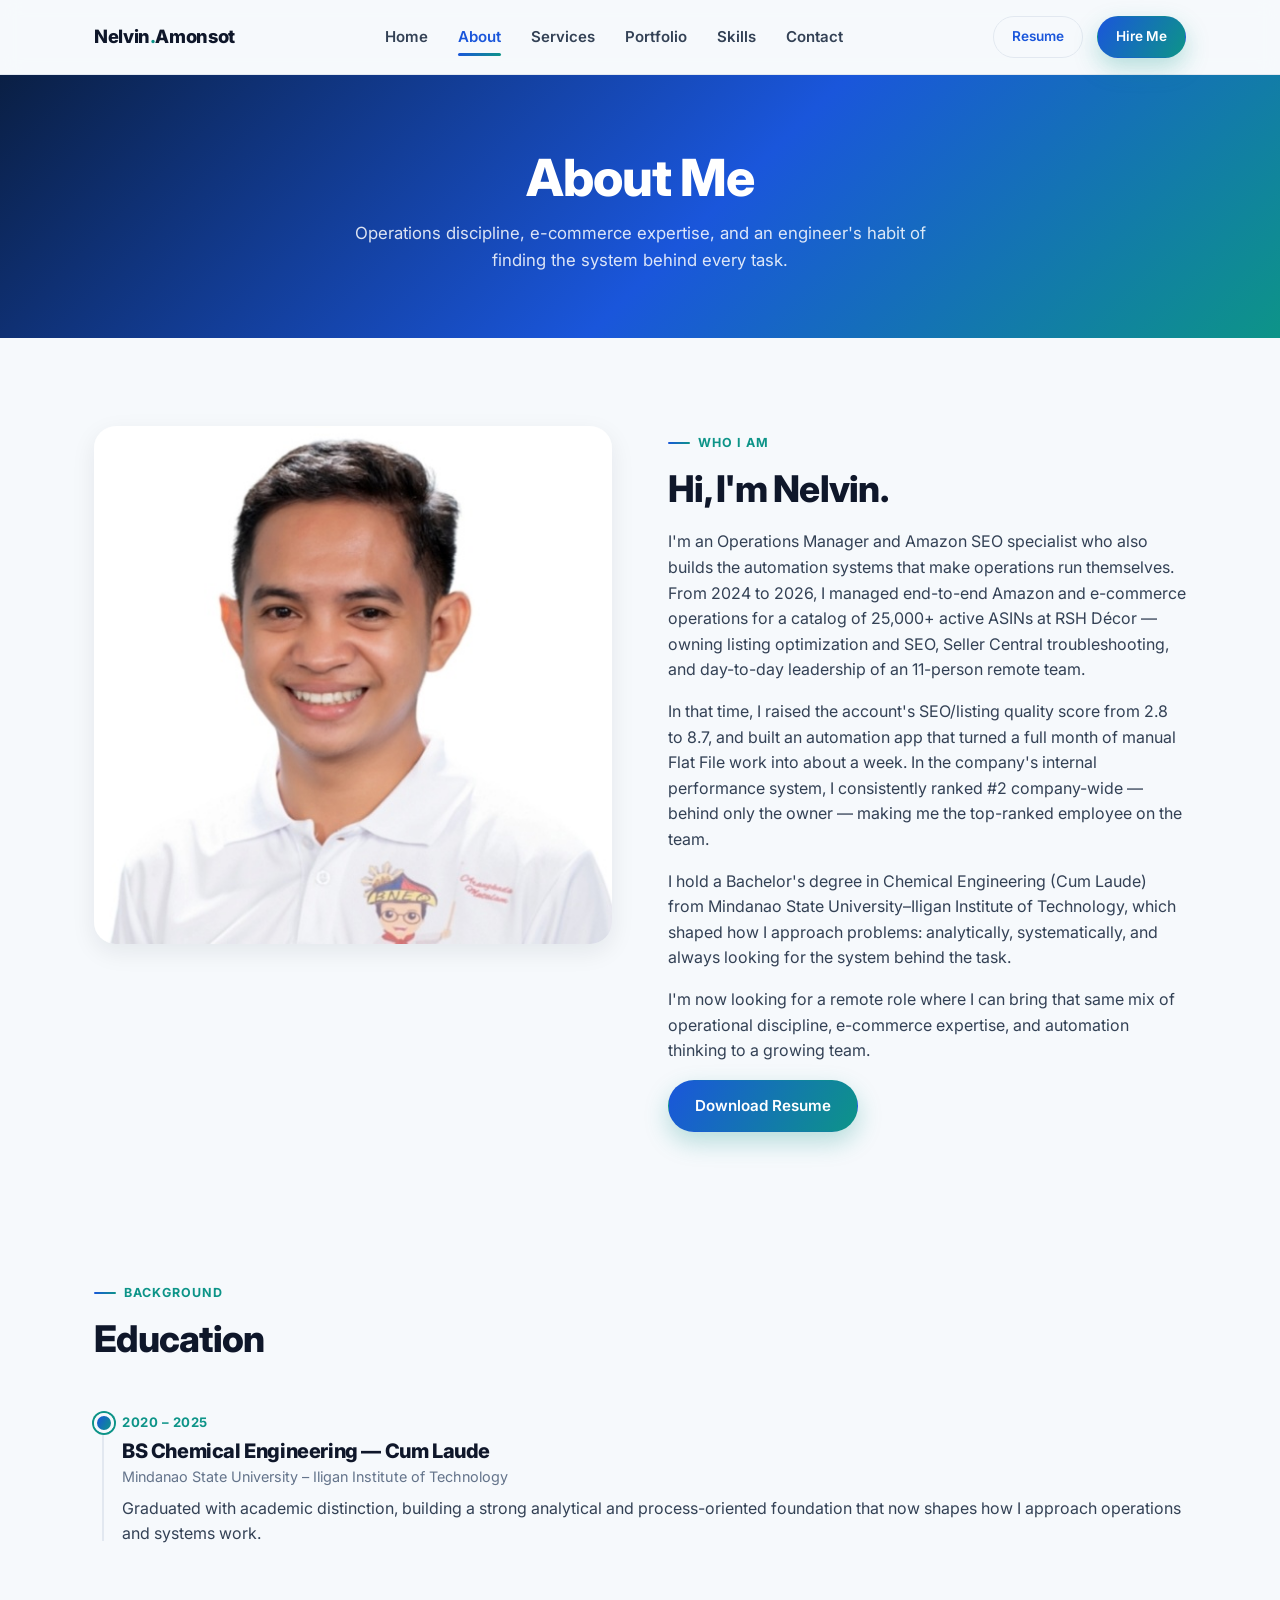
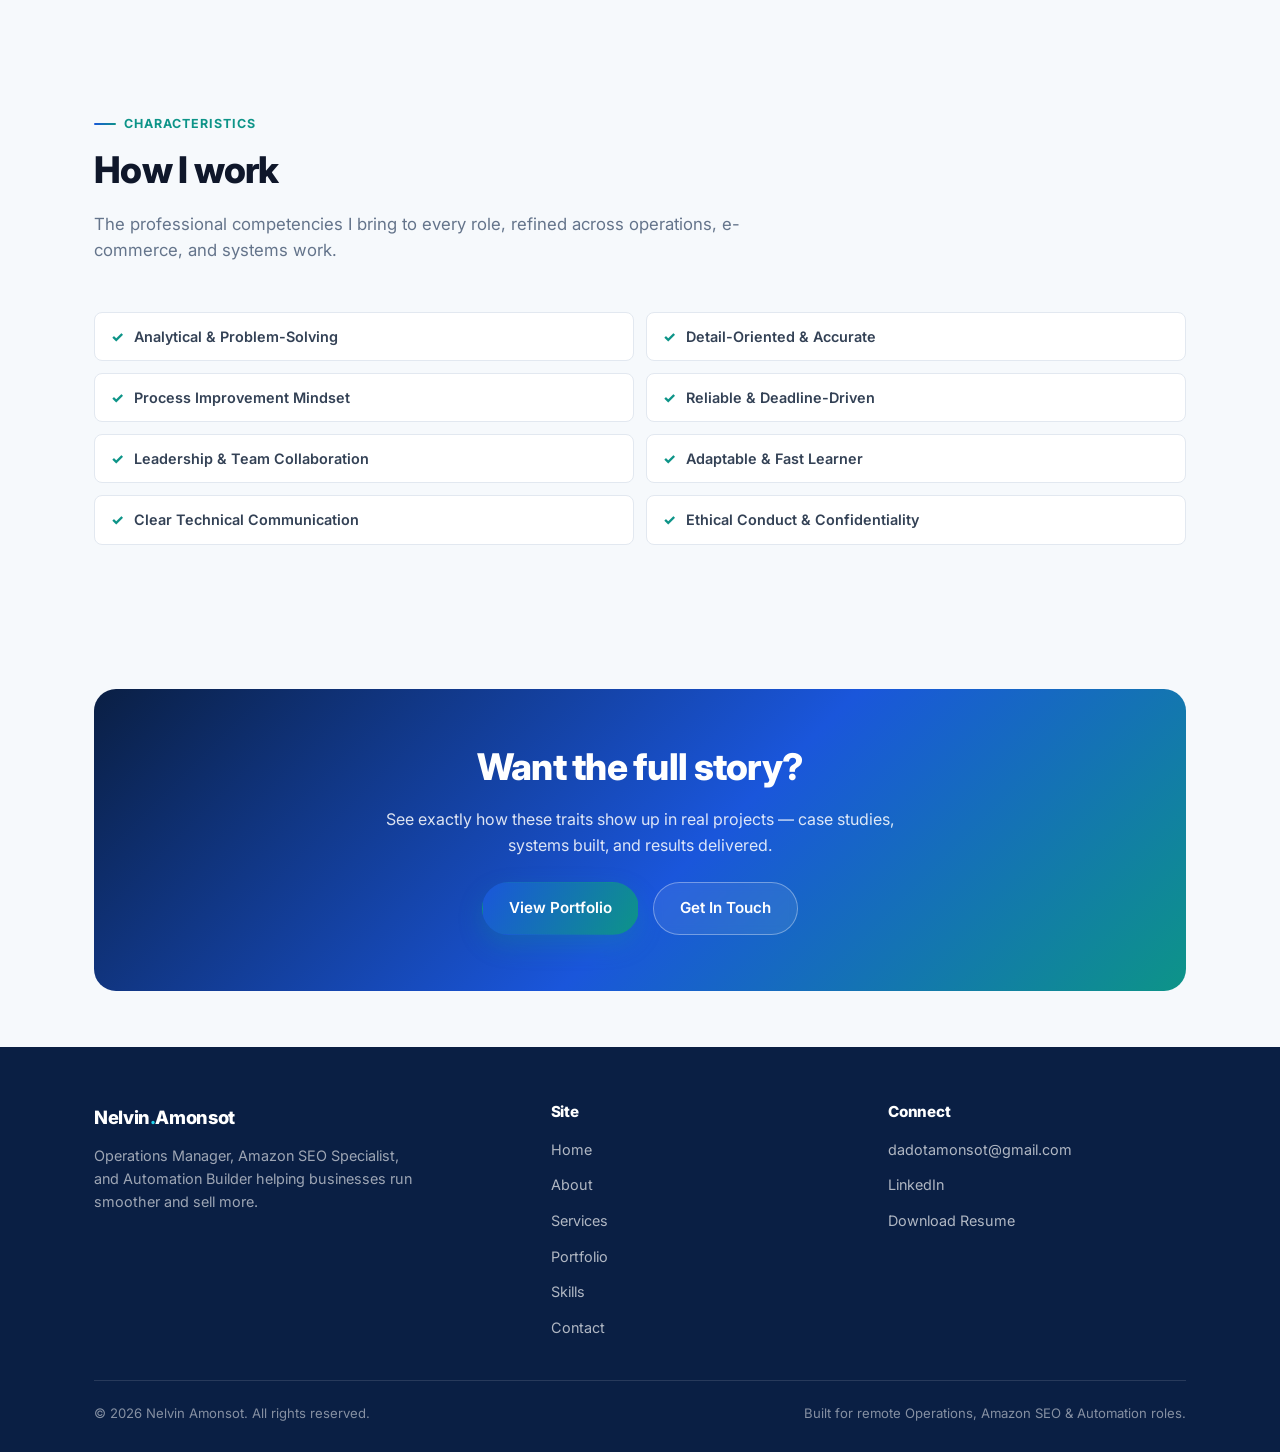
==== about.html @ 91843491 "Initial portfolio site build Multi-page portfolio site for Nelvin Amonsot (Operations Manager, Amazo" ====
<!doctype html>
<html lang="en">
<head>
<meta charset="UTF-8">
<meta name="viewport" content="width=device-width, initial-scale=1.0">
<title>About — Nelvin Amonsot</title>
<meta name="description" content="About Nelvin Amonsot — Operations Manager, Amazon SEO Specialist, and Automation Builder. Background, education, and characteristics.">
<link rel="preconnect" href="https://fonts.googleapis.com">
<link rel="preconnect" href="https://fonts.gstatic.com" crossorigin>
<link href="https://fonts.googleapis.com/css2?family=Inter:wght@400;500;600;700;800&display=swap" rel="stylesheet">
<link rel="stylesheet" href="css/style.css">
</head>
<body>

<header class="navbar">
  <div class="nav-inner">
    <a href="index.html" class="wordmark">Nelvin<span>.</span>Amonsot</a>
    <nav>
      <ul class="nav-links">
        <li><a href="index.html">Home</a></li>
        <li><a href="about.html">About</a></li>
        <li><a href="services.html">Services</a></li>
        <li><a href="portfolio.html">Portfolio</a></li>
        <li><a href="skills.html">Skills</a></li>
        <li><a href="contact.html">Contact</a></li>
      </ul>
    </nav>
    <div class="nav-cta">
      <a href="assets/Nelvin-Amonsot-Resume.pdf" class="btn btn-outline btn-sm" download>Resume</a>
      <a href="contact.html" class="btn btn-primary btn-sm">Hire Me</a>
      <button class="nav-toggle" aria-label="Toggle menu"><span></span><span></span><span></span></button>
    </div>
  </div>
</header>

<section class="page-hero">
  <div class="container">
    <h1>About Me</h1>
    <p>Operations discipline, e-commerce expertise, and an engineer's habit of finding the system behind every task.</p>
  </div>
</section>

<section>
  <div class="container split">
    <img src="assets/nelvin-headshot.jpg" alt="Nelvin Amonsot" class="about-photo reveal">
    <div class="reveal">
      <span class="eyebrow">Who I Am</span>
      <h2>Hi, I'm Nelvin.</h2>
      <p>I'm an Operations Manager and Amazon SEO specialist who also builds the automation systems that make operations run themselves. From 2024 to 2026, I managed end-to-end Amazon and e-commerce operations for a catalog of 25,000+ active ASINs at RSH Décor — owning listing optimization and SEO, Seller Central troubleshooting, and day-to-day leadership of an 11-person remote team.</p>
      <p>In that time, I raised the account's SEO/listing quality score from 2.8 to 8.7, and built an automation app that turned a full month of manual Flat File work into about a week. In the company's internal performance system, I consistently ranked #2 company-wide — behind only the owner — making me the top-ranked employee on the team.</p>
      <p>I hold a Bachelor's degree in Chemical Engineering (Cum Laude) from Mindanao State University–Iligan Institute of Technology, which shaped how I approach problems: analytically, systematically, and always looking for the system behind the task.</p>
      <p>I'm now looking for a remote role where I can bring that same mix of operational discipline, e-commerce expertise, and automation thinking to a growing team.</p>
      <a href="assets/Nelvin-Amonsot-Resume.pdf" class="btn btn-primary" download>Download Resume</a>
    </div>
  </div>
</section>

<section class="tight">
  <div class="container">
    <div class="section-head reveal">
      <span class="eyebrow">Background</span>
      <h2>Education</h2>
    </div>
    <div class="timeline reveal">
      <div class="timeline-item">
        <span class="timeline-date">2020 – 2025</span>
        <h3>BS Chemical Engineering — Cum Laude</h3>
        <p class="timeline-org">Mindanao State University – Iligan Institute of Technology</p>
        <p>Graduated with academic distinction, building a strong analytical and process-oriented foundation that now shapes how I approach operations and systems work.</p>
      </div>
    </div>
  </div>
</section>

<section>
  <div class="container">
    <div class="section-head reveal">
      <span class="eyebrow">Characteristics</span>
      <h2>How I work</h2>
      <p>The professional competencies I bring to every role, refined across operations, e-commerce, and systems work.</p>
    </div>
    <div class="competency-grid reveal">
      <div>Analytical &amp; Problem-Solving</div>
      <div>Detail-Oriented &amp; Accurate</div>
      <div>Process Improvement Mindset</div>
      <div>Reliable &amp; Deadline-Driven</div>
      <div>Leadership &amp; Team Collaboration</div>
      <div>Adaptable &amp; Fast Learner</div>
      <div>Clear Technical Communication</div>
      <div>Ethical Conduct &amp; Confidentiality</div>
    </div>
  </div>
</section>

<section class="tight">
  <div class="container">
    <div class="cta-banner reveal">
      <h2>Want the full story?</h2>
      <p>See exactly how these traits show up in real projects — case studies, systems built, and results delivered.</p>
      <div class="cta-actions">
        <a href="portfolio.html" class="btn btn-primary">View Portfolio</a>
        <a href="contact.html" class="btn btn-ghost">Get In Touch</a>
      </div>
    </div>
  </div>
</section>

<footer>
  <div class="container">
    <div class="footer-inner">
      <div class="footer-brand">
        <div class="wordmark">Nelvin<span style="color:var(--cyan)">.</span>Amonsot</div>
        <p>Operations Manager, Amazon SEO Specialist, and Automation Builder helping businesses run smoother and sell more.</p>
      </div>
      <div class="footer">
        <h4>Site</h4>
        <ul class="footer-links">
          <li><a href="index.html">Home</a></li>
          <li><a href="about.html">About</a></li>
          <li><a href="services.html">Services</a></li>
          <li><a href="portfolio.html">Portfolio</a></li>
          <li><a href="skills.html">Skills</a></li>
          <li><a href="contact.html">Contact</a></li>
        </ul>
      </div>
      <div class="footer">
        <h4>Connect</h4>
        <ul class="footer-links">
          <li><a href="mailto:dadotamonsot@gmail.com">dadotamonsot@gmail.com</a></li>
          <li><a href="https://www.linkedin.com/in/nelvin-amonsot-4b652a217/" target="_blank" rel="noopener">LinkedIn</a></li>
          <li><a href="assets/Nelvin-Amonsot-Resume.pdf" download>Download Resume</a></li>
        </ul>
      </div>
    </div>
    <div class="footer-bottom">
      <span>© 2026 Nelvin Amonsot. All rights reserved.</span>
      <span>Built for remote Operations, Amazon SEO &amp; Automation roles.</span>
    </div>
  </div>
</footer>

<script src="js/script.js"></script>
</body>
</html>
---- css/style.css ----
/* ==========================================================================
   Nelvin Amonsot — Portfolio Site
   Design system: modern tech/SaaS, blue & teal, Inter typeface
   ========================================================================== */

:root {
  /* Colors */
  --navy: #0a1f44;
  --navy-2: #0f2a5c;
  --blue: #1a56db;
  --blue-light: #3b82f6;
  --teal: #0d9488;
  --teal-light: #14b8a6;
  --cyan: #22d3ee;

  --bg: #f6f9fc;
  --bg-alt: #eef3fa;
  --white: #ffffff;
  --ink: #0f172a;
  --slate: #334155;
  --slate-light: #64748b;
  --border: #e2e8f0;

  --gradient-hero: linear-gradient(135deg, var(--navy) 0%, var(--blue) 55%, var(--teal) 100%);
  --gradient-accent: linear-gradient(120deg, var(--blue) 0%, var(--teal) 100%);

  --shadow-sm: 0 1px 2px rgba(15, 23, 42, 0.06);
  --shadow-md: 0 8px 24px rgba(15, 23, 42, 0.08);
  --shadow-lg: 0 20px 48px rgba(15, 23, 42, 0.14);

  --radius-sm: 8px;
  --radius-md: 14px;
  --radius-lg: 22px;

  --max-width: 1140px;
}

* { box-sizing: border-box; }

html { scroll-behavior: smooth; }

body {
  margin: 0;
  font-family: 'Inter', -apple-system, BlinkMacSystemFont, 'Segoe UI', Roboto, sans-serif;
  color: var(--slate);
  background: var(--bg);
  line-height: 1.6;
  -webkit-font-smoothing: antialiased;
}

img { max-width: 100%; display: block; }

a { color: inherit; text-decoration: none; }

h1, h2, h3, h4 {
  color: var(--ink);
  font-weight: 800;
  line-height: 1.2;
  margin: 0 0 0.5em;
  letter-spacing: -0.02em;
}

h1 { font-size: clamp(2.1rem, 4vw, 3.4rem); }
h2 { font-size: clamp(1.6rem, 3vw, 2.3rem); }
h3 { font-size: 1.25rem; }

p { margin: 0 0 1em; }

.container {
  max-width: var(--max-width);
  margin: 0 auto;
  padding: 0 24px;
}

section { padding: 88px 0; }
section.tight { padding: 56px 0; }

.eyebrow {
  display: inline-flex;
  align-items: center;
  gap: 8px;
  font-size: 0.78rem;
  font-weight: 700;
  letter-spacing: 0.08em;
  text-transform: uppercase;
  color: var(--teal);
  margin-bottom: 14px;
}

.eyebrow::before {
  content: '';
  width: 22px;
  height: 2px;
  background: var(--gradient-accent);
  border-radius: 2px;
}

.section-head { max-width: 680px; margin-bottom: 48px; }
.section-head p { color: var(--slate-light); font-size: 1.05rem; }
.section-head.center { margin-left: auto; margin-right: auto; text-align: center; }

/* ---------- Buttons ---------- */
.btn {
  display: inline-flex;
  align-items: center;
  justify-content: center;
  gap: 8px;
  padding: 13px 26px;
  border-radius: 999px;
  font-weight: 600;
  font-size: 0.95rem;
  border: 1px solid transparent;
  cursor: pointer;
  transition: transform 0.18s ease, box-shadow 0.18s ease, background 0.18s ease, color 0.18s ease;
  white-space: nowrap;
}

.btn-primary {
  background: var(--gradient-accent);
  color: #fff;
  box-shadow: 0 10px 24px rgba(13, 148, 136, 0.28);
}
.btn-primary:hover { transform: translateY(-2px); box-shadow: 0 14px 30px rgba(13, 148, 136, 0.36); }

.btn-ghost {
  background: rgba(255, 255, 255, 0.08);
  color: #fff;
  border-color: rgba(255, 255, 255, 0.35);
  backdrop-filter: blur(4px);
}
.btn-ghost:hover { background: rgba(255, 255, 255, 0.18); transform: translateY(-2px); }

.btn-outline {
  background: transparent;
  color: var(--blue);
  border-color: var(--border);
}
.btn-outline:hover { border-color: var(--blue); background: var(--bg-alt); transform: translateY(-2px); }

.btn-sm { padding: 9px 18px; font-size: 0.85rem; }

/* ---------- Navbar ---------- */
.navbar {
  position: sticky;
  top: 0;
  z-index: 100;
  background: rgba(246, 249, 252, 0.85);
  backdrop-filter: blur(10px);
  border-bottom: 1px solid var(--border);
}

.nav-inner {
  max-width: var(--max-width);
  margin: 0 auto;
  padding: 16px 24px;
  display: flex;
  align-items: center;
  justify-content: space-between;
}

.wordmark {
  font-weight: 800;
  font-size: 1.15rem;
  color: var(--ink);
  letter-spacing: -0.02em;
}
.wordmark span { color: var(--teal); }

.nav-links {
  display: flex;
  align-items: center;
  gap: 30px;
  list-style: none;
  margin: 0;
  padding: 0;
}

.nav-links a {
  font-size: 0.94rem;
  font-weight: 600;
  color: var(--slate);
  position: relative;
  padding: 4px 0;
  transition: color 0.15s ease;
}
.nav-links a:hover { color: var(--blue); }
.nav-links a.active { color: var(--blue); }
.nav-links a.active::after {
  content: '';
  position: absolute;
  left: 0; right: 0; bottom: -6px;
  height: 3px;
  border-radius: 2px;
  background: var(--gradient-accent);
}

.nav-cta { display: flex; align-items: center; gap: 14px; }

.nav-toggle {
  display: none;
  flex-direction: column;
  gap: 5px;
  background: none;
  border: none;
  cursor: pointer;
  padding: 6px;
}
.nav-toggle span { width: 24px; height: 2px; background: var(--ink); border-radius: 2px; }

/* ---------- Hero ---------- */
.hero {
  background: var(--gradient-hero);
  color: #fff;
  position: relative;
  overflow: hidden;
  padding: 96px 0 110px;
}
.hero::before {
  content: '';
  position: absolute;
  inset: 0;
  background-image:
    radial-gradient(circle at 15% 20%, rgba(255,255,255,0.10) 0, transparent 40%),
    radial-gradient(circle at 85% 80%, rgba(34,211,238,0.25) 0, transparent 45%);
  pointer-events: none;
}
.hero-inner {
  position: relative;
  display: grid;
  grid-template-columns: 1.15fr 0.85fr;
  gap: 56px;
  align-items: center;
}
.hero-eyebrow {
  display: inline-block;
  font-size: 0.78rem;
  font-weight: 700;
  letter-spacing: 0.08em;
  text-transform: uppercase;
  color: var(--cyan);
  background: rgba(255,255,255,0.08);
  border: 1px solid rgba(255,255,255,0.2);
  padding: 6px 14px;
  border-radius: 999px;
  margin-bottom: 22px;
}
.hero h1 { color: #fff; margin-bottom: 20px; }
.hero h1 .accent { background: linear-gradient(120deg, var(--cyan), #a7f3d0); -webkit-background-clip: text; background-clip: text; color: transparent; }
.hero-sub { font-size: 1.15rem; color: rgba(255,255,255,0.86); max-width: 540px; margin-bottom: 32px; }
.hero-actions { display: flex; gap: 14px; flex-wrap: wrap; margin-bottom: 40px; }

.hero-photo-wrap {
  position: relative;
  justify-self: center;
}
.hero-photo {
  width: 300px;
  height: 300px;
  border-radius: 28px;
  object-fit: cover;
  box-shadow: var(--shadow-lg);
  border: 4px solid rgba(255,255,255,0.25);
}
.hero-badge {
  position: absolute;
  bottom: -18px;
  left: -18px;
  background: #fff;
  color: var(--ink);
  padding: 12px 18px;
  border-radius: var(--radius-md);
  box-shadow: var(--shadow-lg);
  font-size: 0.85rem;
  font-weight: 700;
  display: flex;
  align-items: center;
  gap: 10px;
}
.hero-badge .dot { width: 10px; height: 10px; border-radius: 50%; background: var(--teal); box-shadow: 0 0 0 4px rgba(13,148,136,0.18); }

.hero-stats {
  display: flex;
  gap: 36px;
  flex-wrap: wrap;
}
.hero-stat strong { display: block; font-size: 1.7rem; color: #fff; font-weight: 800; }
.hero-stat span { font-size: 0.85rem; color: rgba(255,255,255,0.75); }

/* ---------- Pillars / cards ---------- */
.pillars-grid, .services-grid {
  display: grid;
  grid-template-columns: repeat(3, 1fr);
  gap: 24px;
}

.card {
  background: #fff;
  border: 1px solid var(--border);
  border-radius: var(--radius-lg);
  padding: 32px;
  box-shadow: var(--shadow-sm);
  transition: transform 0.2s ease, box-shadow 0.2s ease, border-color 0.2s ease;
}
.card:hover { transform: translateY(-4px); box-shadow: var(--shadow-md); border-color: transparent; }

.card-icon {
  width: 52px;
  height: 52px;
  border-radius: 14px;
  display: flex;
  align-items: center;
  justify-content: center;
  background: var(--gradient-accent);
  color: #fff;
  margin-bottom: 20px;
  font-size: 1.4rem;
}

.card ul { margin: 14px 0 0; padding-left: 20px; color: var(--slate-light); font-size: 0.94rem; }
.card ul li { margin-bottom: 6px; }

.card-link { display: inline-flex; align-items: center; gap: 6px; margin-top: 16px; font-weight: 700; color: var(--blue); font-size: 0.9rem; }
.card-link:hover { color: var(--teal); }

/* ---------- Stats strip ---------- */
.stats-strip {
  background: var(--navy);
  color: #fff;
  border-radius: var(--radius-lg);
  padding: 40px;
  display: grid;
  grid-template-columns: repeat(4, 1fr);
  gap: 24px;
  text-align: center;
}
.stats-strip .stat strong { display: block; font-size: 2rem; font-weight: 800; background: linear-gradient(120deg, var(--cyan), #a7f3d0); -webkit-background-clip: text; background-clip: text; color: transparent; }
.stats-strip .stat span { font-size: 0.85rem; color: rgba(255,255,255,0.72); }

/* ---------- Case study cards ---------- */
.case-grid { display: grid; grid-template-columns: repeat(3, 1fr); gap: 24px; }
.case-card {
  background: #fff;
  border: 1px solid var(--border);
  border-radius: var(--radius-lg);
  overflow: hidden;
  box-shadow: var(--shadow-sm);
  transition: transform 0.2s ease, box-shadow 0.2s ease;
  display: flex;
  flex-direction: column;
}
.case-card:hover { transform: translateY(-4px); box-shadow: var(--shadow-md); }
.case-card-top { padding: 26px 28px 0; }
.case-tag {
  display: inline-block;
  font-size: 0.72rem;
  font-weight: 700;
  letter-spacing: 0.05em;
  text-transform: uppercase;
  color: var(--teal);
  background: rgba(13,148,136,0.1);
  padding: 4px 10px;
  border-radius: 999px;
  margin-bottom: 12px;
}
.case-card-body { padding: 0 28px 28px; flex: 1; display: flex; flex-direction: column; }
.case-result {
  margin-top: auto;
  padding-top: 18px;
  border-top: 1px dashed var(--border);
  font-size: 0.92rem;
  font-weight: 700;
  color: var(--navy);
}
.case-result .num { color: var(--teal); font-size: 1.4rem; font-weight: 800; display: block; }

/* ---------- Recognition ---------- */
.recognition {
  background: var(--gradient-accent);
  border-radius: var(--radius-lg);
  padding: 44px;
  color: #fff;
  display: grid;
  grid-template-columns: 1fr 1fr;
  gap: 40px;
  align-items: center;
}
.recognition h2 { color: #fff; }
.recognition p { color: rgba(255,255,255,0.9); }
.recognition-list { list-style: none; margin: 0; padding: 0; display: flex; flex-direction: column; gap: 14px; }
.recognition-list li {
  background: rgba(255,255,255,0.12);
  border: 1px solid rgba(255,255,255,0.25);
  border-radius: var(--radius-md);
  padding: 14px 18px;
  font-size: 0.95rem;
  font-weight: 600;
  display: flex;
  gap: 12px;
  align-items: flex-start;
}
.recognition-list li .ico { font-size: 1.1rem; }

/* ---------- Timeline / experience ---------- */
.timeline { position: relative; padding-left: 28px; }
.timeline::before { content: ''; position: absolute; left: 8px; top: 6px; bottom: 6px; width: 2px; background: var(--border); }
.timeline-item { position: relative; padding-bottom: 34px; }
.timeline-item:last-child { padding-bottom: 0; }
.timeline-item::before {
  content: '';
  position: absolute;
  left: -28px;
  top: 4px;
  width: 14px; height: 14px;
  border-radius: 50%;
  background: var(--gradient-accent);
  border: 3px solid var(--bg);
  box-shadow: 0 0 0 2px var(--teal);
}
.timeline-date { font-size: 0.82rem; font-weight: 700; color: var(--teal); text-transform: uppercase; letter-spacing: 0.04em; }
.timeline-item h3 { margin: 4px 0 2px; }
.timeline-org { color: var(--slate-light); font-size: 0.9rem; margin-bottom: 8px; }

/* ---------- Skills ---------- */
.skills-grid { display: grid; grid-template-columns: repeat(2, 1fr); gap: 22px; }
.skill-group {
  background: #fff;
  border: 1px solid var(--border);
  border-radius: var(--radius-lg);
  padding: 28px;
}
.skill-group h3 { display: flex; align-items: center; gap: 10px; }
.skill-group h3 .dot { width: 10px; height: 10px; border-radius: 50%; background: var(--gradient-accent); }
.tag-list { display: flex; flex-wrap: wrap; gap: 8px; margin-top: 14px; }
.tag {
  background: var(--bg-alt);
  border: 1px solid var(--border);
  color: var(--slate);
  padding: 7px 14px;
  border-radius: 999px;
  font-size: 0.85rem;
  font-weight: 600;
}

/* ---------- Two column layout ---------- */
.split { display: grid; grid-template-columns: 1fr 1fr; gap: 56px; align-items: start; }
.split.reverse { grid-template-columns: 1fr 1fr; }

.about-photo {
  width: 100%;
  border-radius: var(--radius-lg);
  box-shadow: var(--shadow-md);
}

.competency-grid { display: grid; grid-template-columns: repeat(2, 1fr); gap: 12px; margin-top: 18px; }
.competency-grid div {
  background: #fff;
  border: 1px solid var(--border);
  border-radius: var(--radius-sm);
  padding: 12px 16px;
  font-size: 0.9rem;
  font-weight: 600;
  display: flex;
  align-items: center;
  gap: 10px;
}
.competency-grid div::before { content: '✓'; color: var(--teal); font-weight: 800; }

/* ---------- Testimonial / references ---------- */
.ref-grid { display: grid; grid-template-columns: repeat(2, 1fr); gap: 24px; }
.ref-card {
  background: #fff;
  border: 1px solid var(--border);
  border-radius: var(--radius-lg);
  padding: 26px;
}
.ref-card .initials {
  width: 46px; height: 46px;
  border-radius: 50%;
  background: var(--gradient-accent);
  color: #fff;
  display: flex; align-items: center; justify-content: center;
  font-weight: 700;
  margin-bottom: 14px;
}

/* ---------- CTA banner ---------- */
.cta-banner {
  background: var(--gradient-hero);
  border-radius: var(--radius-lg);
  padding: 56px;
  text-align: center;
  color: #fff;
  position: relative;
  overflow: hidden;
}
.cta-banner h2 { color: #fff; }
.cta-banner p { color: rgba(255,255,255,0.85); max-width: 520px; margin-left: auto; margin-right: auto; }
.cta-actions { display: flex; gap: 14px; justify-content: center; flex-wrap: wrap; margin-top: 24px; }

/* ---------- Contact page ---------- */
.contact-grid { display: grid; grid-template-columns: 1fr 1fr; gap: 40px; }
.contact-card {
  background: #fff;
  border: 1px solid var(--border);
  border-radius: var(--radius-lg);
  padding: 32px;
  display: flex;
  align-items: center;
  gap: 18px;
  transition: transform 0.2s ease, box-shadow 0.2s ease;
}
.contact-card:hover { transform: translateY(-4px); box-shadow: var(--shadow-md); }
.contact-icon {
  width: 50px; height: 50px;
  border-radius: 14px;
  background: var(--gradient-accent);
  color: #fff;
  display: flex; align-items: center; justify-content: center;
  font-size: 1.3rem;
  flex-shrink: 0;
}
.contact-card h3 { margin-bottom: 2px; }
.contact-card p { margin: 0; color: var(--slate-light); font-size: 0.9rem; }

/* ---------- Footer ---------- */
footer {
  background: var(--navy);
  color: rgba(255,255,255,0.75);
  padding: 56px 0 28px;
}
.footer-inner { display: grid; grid-template-columns: 1.4fr 1fr 1fr; gap: 40px; margin-bottom: 40px; }
.footer-brand .wordmark { color: #fff; }
.footer-brand p { color: rgba(255,255,255,0.6); max-width: 320px; margin-top: 12px; font-size: 0.9rem; }
.footer h4 { color: #fff; font-size: 0.95rem; margin-bottom: 16px; }
.footer-links { list-style: none; padding: 0; margin: 0; display: flex; flex-direction: column; gap: 10px; }
.footer-links a { font-size: 0.9rem; color: rgba(255,255,255,0.68); transition: color 0.15s ease; }
.footer-links a:hover { color: var(--cyan); }
.footer-bottom {
  border-top: 1px solid rgba(255,255,255,0.12);
  padding-top: 22px;
  display: flex;
  justify-content: space-between;
  flex-wrap: wrap;
  gap: 12px;
  font-size: 0.82rem;
  color: rgba(255,255,255,0.5);
}

/* ---------- Page hero (inner pages) ---------- */
.page-hero {
  background: var(--gradient-hero);
  color: #fff;
  padding: 72px 0 64px;
  text-align: center;
}
.page-hero h1 { color: #fff; margin-bottom: 12px; }
.page-hero p { color: rgba(255,255,255,0.85); max-width: 600px; margin: 0 auto; font-size: 1.05rem; }

/* ---------- Reveal animation ---------- */
.reveal { opacity: 0; transform: translateY(18px); transition: opacity 0.6s ease, transform 0.6s ease; }
.reveal.in { opacity: 1; transform: translateY(0); }

/* ---------- Responsive ---------- */
@media (max-width: 960px) {
  .hero-inner { grid-template-columns: 1fr; text-align: center; }
  .hero-actions { justify-content: center; }
  .hero-stats { justify-content: center; }
  .hero-photo-wrap { justify-self: center; margin-top: 12px; }
  .pillars-grid, .services-grid, .case-grid { grid-template-columns: 1fr; }
  .stats-strip { grid-template-columns: repeat(2, 1fr); }
  .split, .split.reverse { grid-template-columns: 1fr; }
  .skills-grid { grid-template-columns: 1fr; }
  .competency-grid { grid-template-columns: 1fr; }
  .ref-grid { grid-template-columns: 1fr; }
  .contact-grid { grid-template-columns: 1fr; }
  .recognition { grid-template-columns: 1fr; }
  .footer-inner { grid-template-columns: 1fr; }
}

@media (max-width: 760px) {
  .nav-links { display: none; }
  .nav-toggle { display: flex; }
  .nav-links.mobile-open {
    display: flex;
    flex-direction: column;
    position: absolute;
    top: 100%;
    left: 0; right: 0;
    background: #fff;
    padding: 20px 24px;
    border-bottom: 1px solid var(--border);
    box-shadow: var(--shadow-md);
    gap: 16px;
  }
  section { padding: 60px 0; }
  .stats-strip { grid-template-columns: 1fr 1fr; padding: 28px; }
}
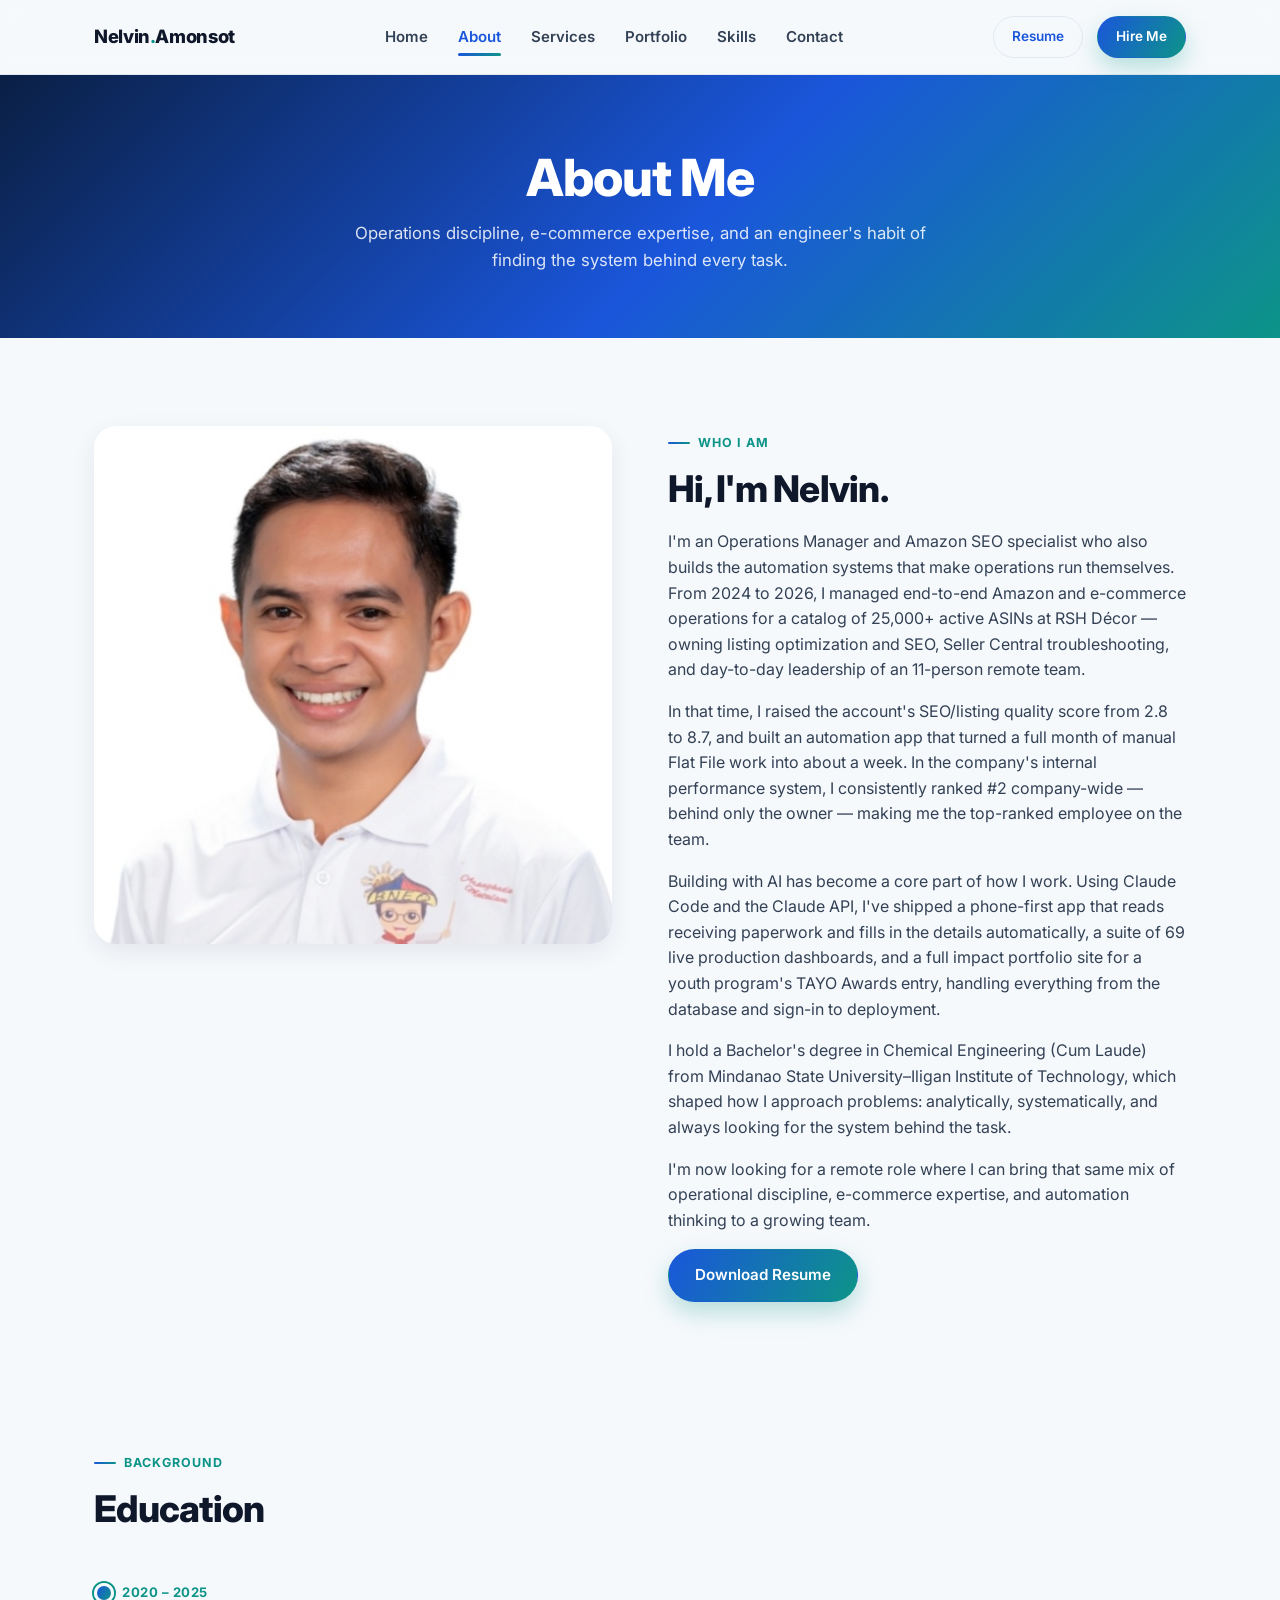
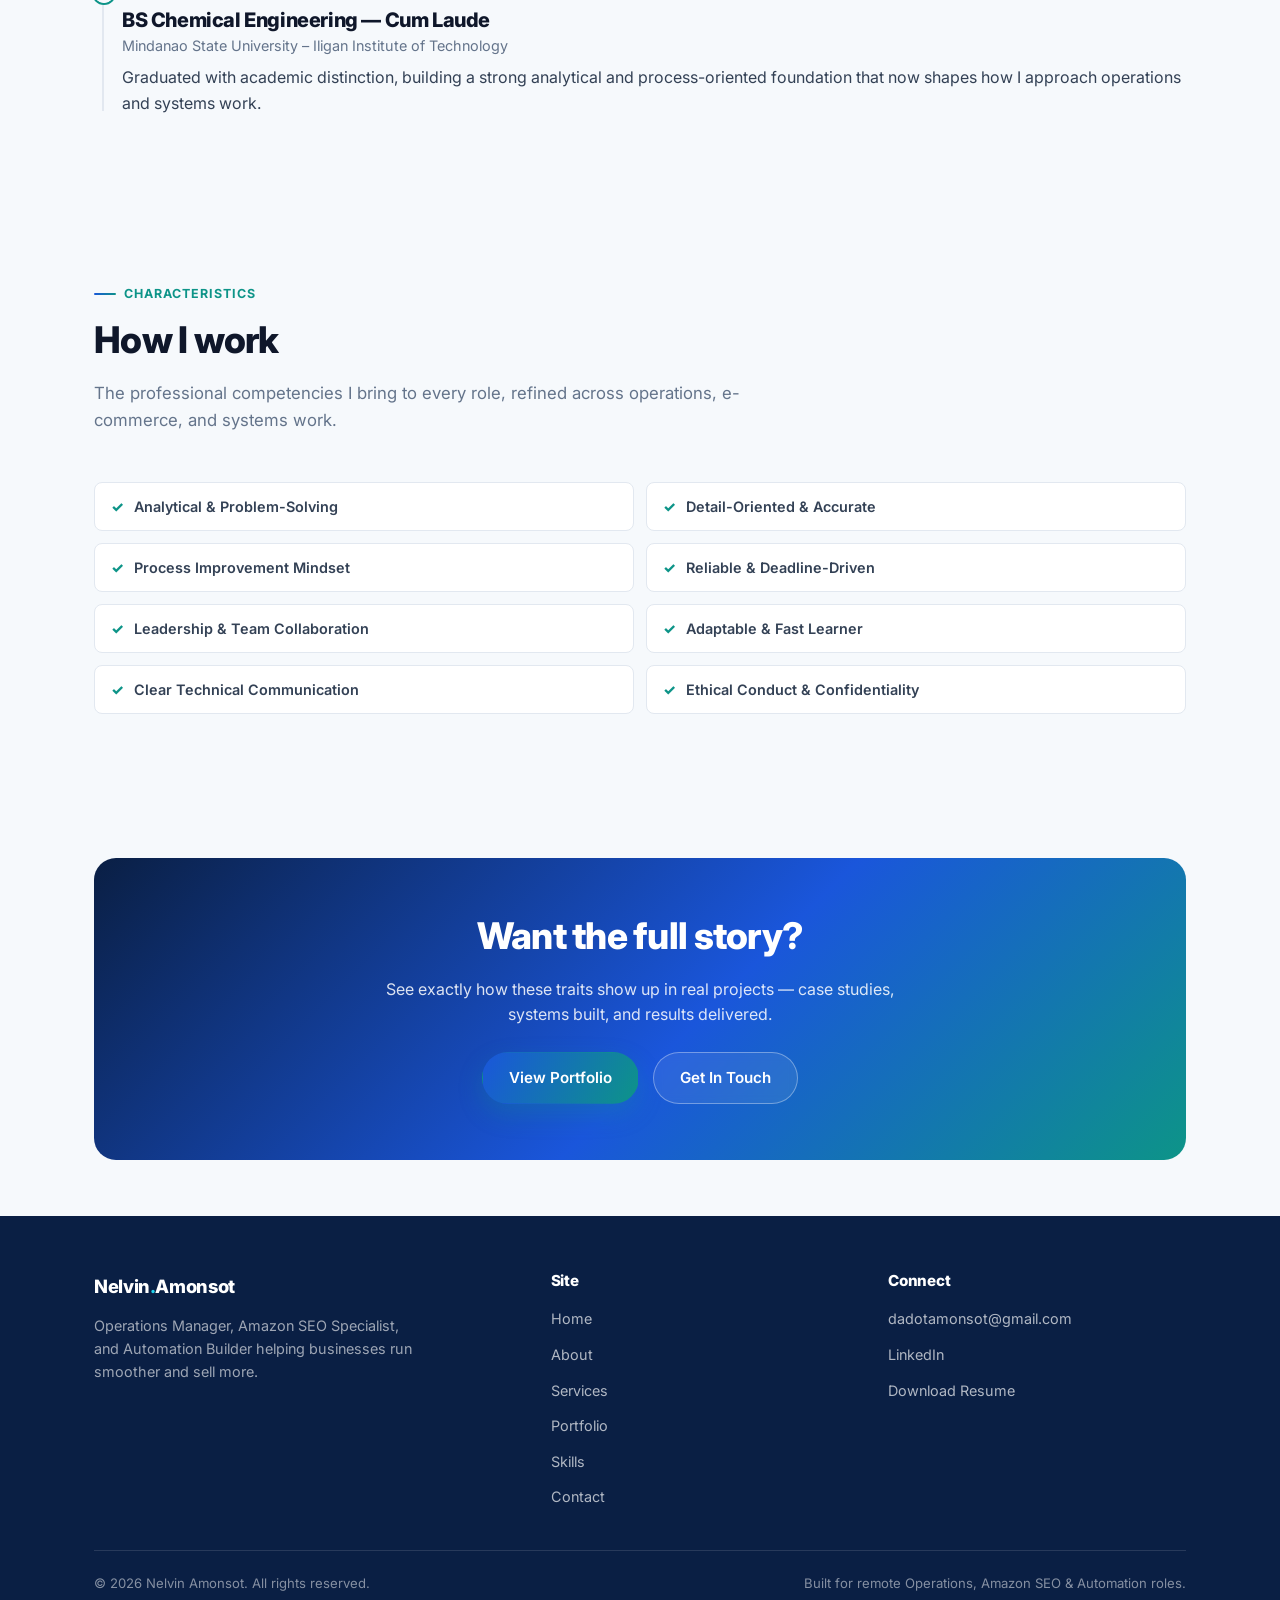
==== commit 67fcbc79: "Add AI, Claude and web-dev projects and skills New case studies: Receiving Digitizer with AI auto-fi" ====
--- a/about.html
+++ b/about.html
@@ -48,6 +48,7 @@
       <h2>Hi, I'm Nelvin.</h2>
       <p>I'm an Operations Manager and Amazon SEO specialist who also builds the automation systems that make operations run themselves. From 2024 to 2026, I managed end-to-end Amazon and e-commerce operations for a catalog of 25,000+ active ASINs at RSH Décor — owning listing optimization and SEO, Seller Central troubleshooting, and day-to-day leadership of an 11-person remote team.</p>
       <p>In that time, I raised the account's SEO/listing quality score from 2.8 to 8.7, and built an automation app that turned a full month of manual Flat File work into about a week. In the company's internal performance system, I consistently ranked #2 company-wide — behind only the owner — making me the top-ranked employee on the team.</p>
+      <p>Building with AI has become a core part of how I work. Using Claude Code and the Claude API, I've shipped a phone-first app that reads receiving paperwork and fills in the details automatically, a suite of 69 live production dashboards, and a full impact portfolio site for a youth program's TAYO Awards entry, handling everything from the database and sign-in to deployment.</p>
       <p>I hold a Bachelor's degree in Chemical Engineering (Cum Laude) from Mindanao State University–Iligan Institute of Technology, which shaped how I approach problems: analytically, systematically, and always looking for the system behind the task.</p>
       <p>I'm now looking for a remote role where I can bring that same mix of operational discipline, e-commerce expertise, and automation thinking to a growing team.</p>
       <a href="assets/Nelvin-Amonsot-Resume.pdf" class="btn btn-primary" download>Download Resume</a>
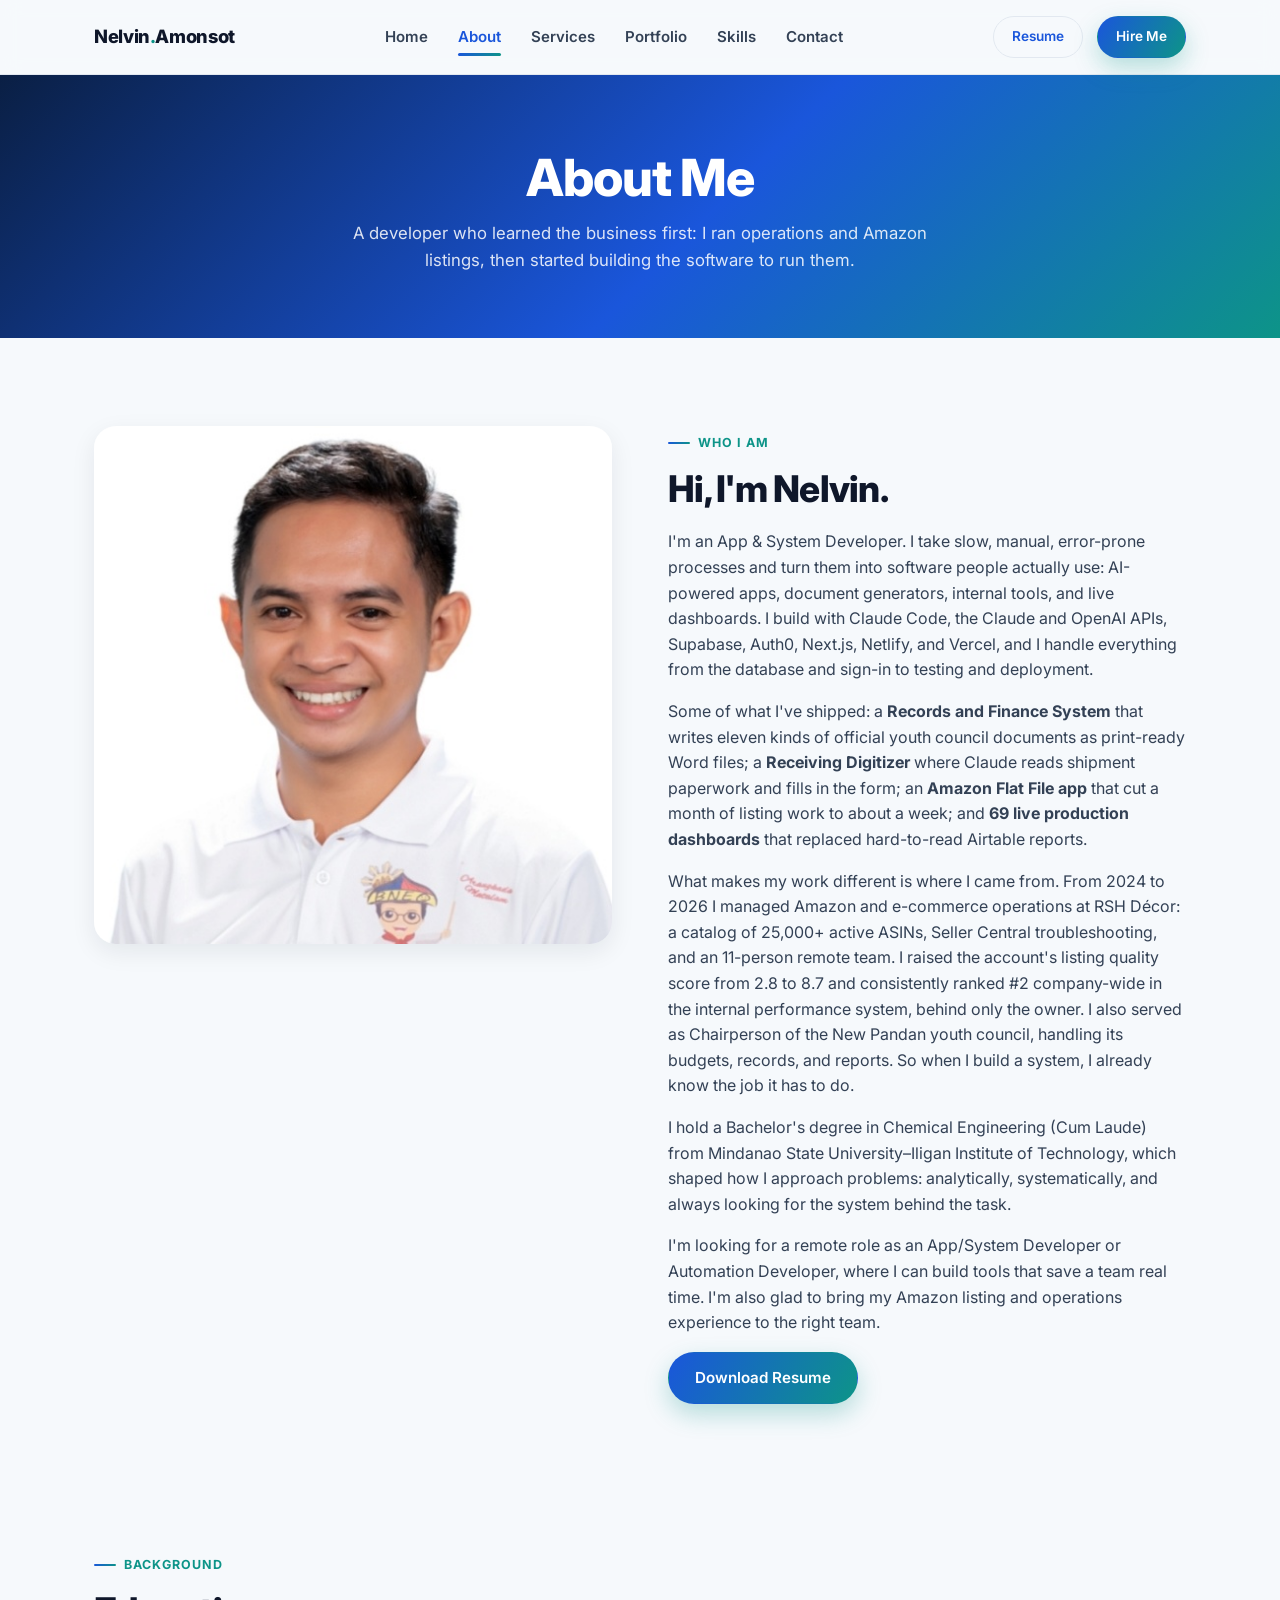
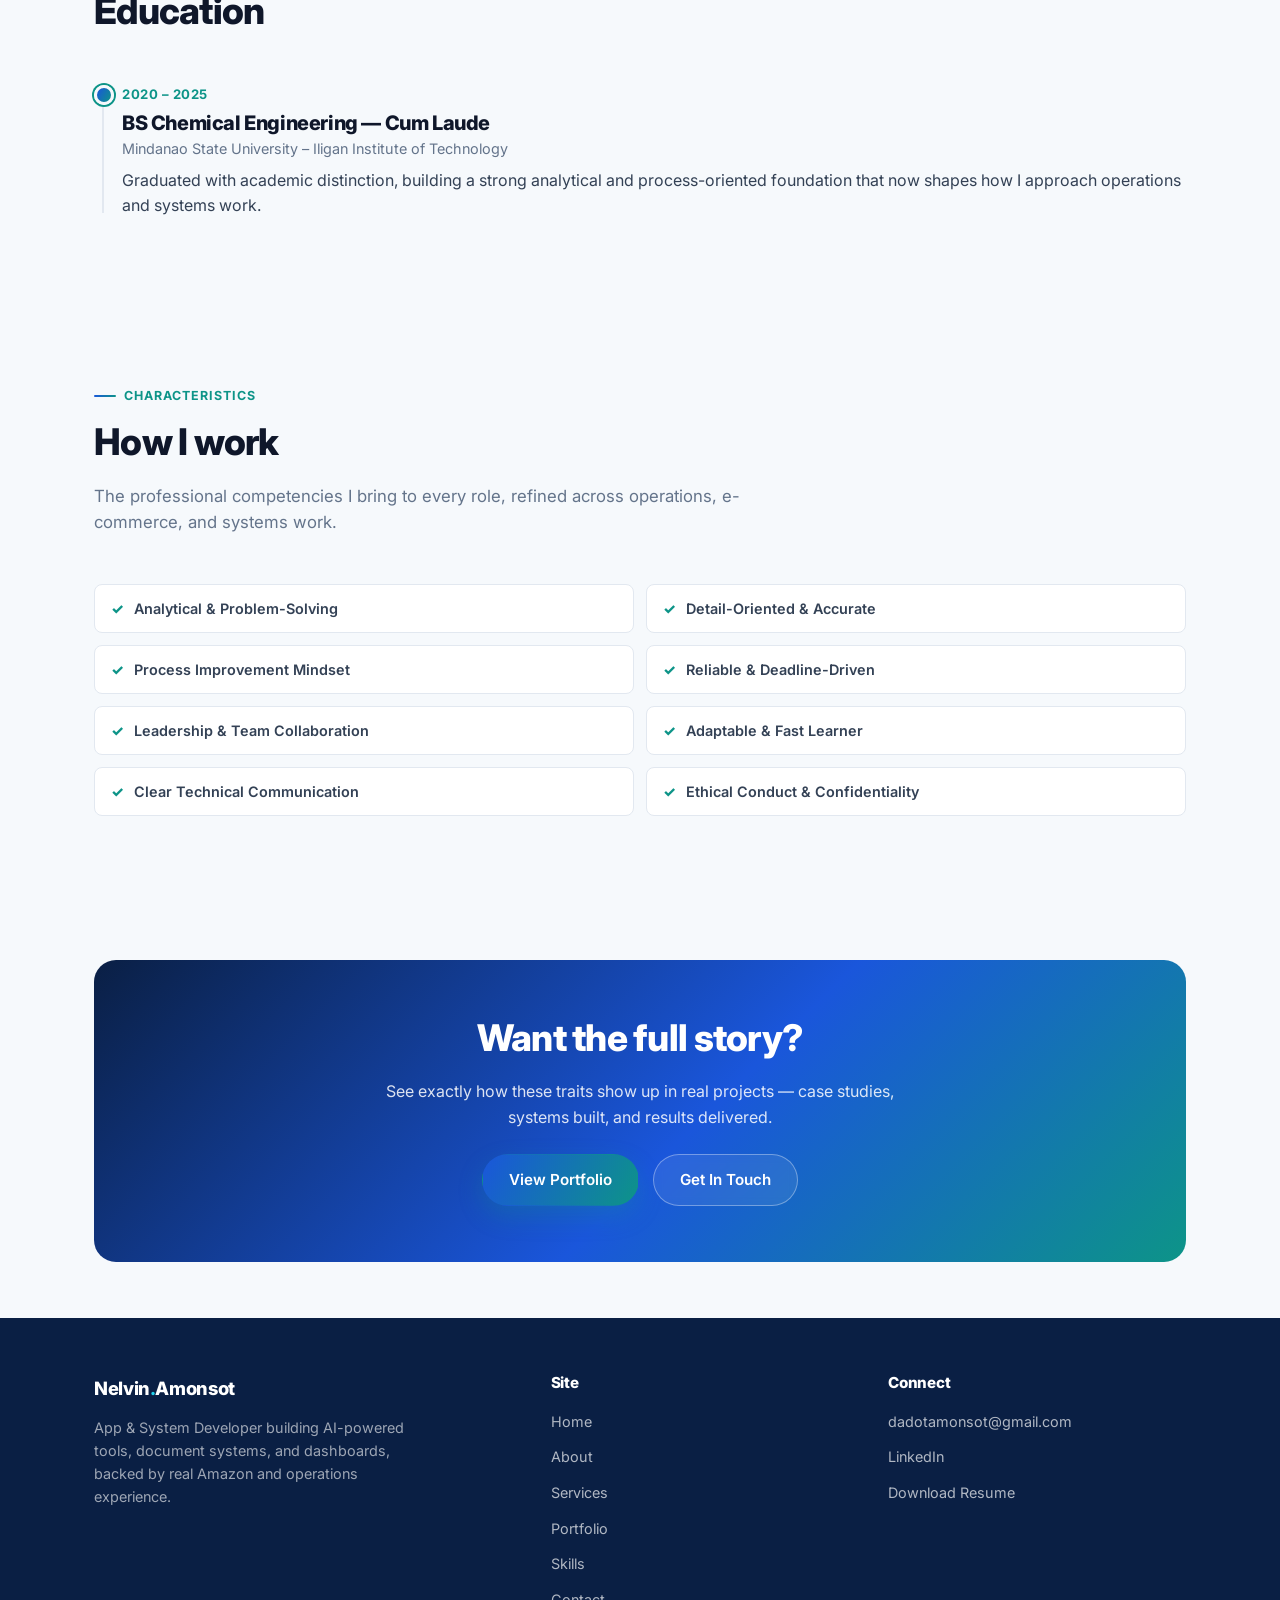
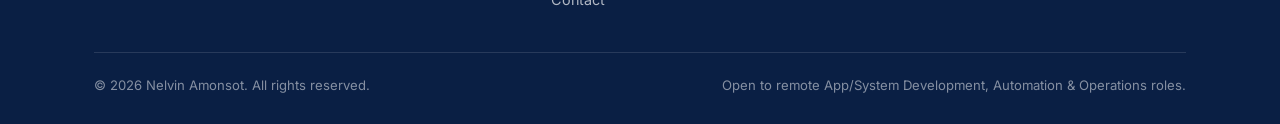
==== commit c69d96dc: "Reposition portfolio as App & System Developer Lead with the systems built (SK Records and Finance S" ====
--- a/about.html
+++ b/about.html
@@ -4,7 +4,7 @@
 <meta charset="UTF-8">
 <meta name="viewport" content="width=device-width, initial-scale=1.0">
 <title>About — Nelvin Amonsot</title>
-<meta name="description" content="About Nelvin Amonsot — Operations Manager, Amazon SEO Specialist, and Automation Builder. Background, education, and characteristics.">
+<meta name="description" content="About Nelvin Amonsot, an App &amp; System Developer with a background in Amazon listing optimization and operations management.">
 <link rel="preconnect" href="https://fonts.googleapis.com">
 <link rel="preconnect" href="https://fonts.gstatic.com" crossorigin>
 <link href="https://fonts.googleapis.com/css2?family=Inter:wght@400;500;600;700;800&display=swap" rel="stylesheet">
@@ -36,7 +36,7 @@
 <section class="page-hero">
   <div class="container">
     <h1>About Me</h1>
-    <p>Operations discipline, e-commerce expertise, and an engineer's habit of finding the system behind every task.</p>
+    <p>A developer who learned the business first: I ran operations and Amazon listings, then started building the software to run them.</p>
   </div>
 </section>
 
@@ -46,11 +46,11 @@
     <div class="reveal">
       <span class="eyebrow">Who I Am</span>
       <h2>Hi, I'm Nelvin.</h2>
-      <p>I'm an Operations Manager and Amazon SEO specialist who also builds the automation systems that make operations run themselves. From 2024 to 2026, I managed end-to-end Amazon and e-commerce operations for a catalog of 25,000+ active ASINs at RSH Décor — owning listing optimization and SEO, Seller Central troubleshooting, and day-to-day leadership of an 11-person remote team.</p>
-      <p>In that time, I raised the account's SEO/listing quality score from 2.8 to 8.7, and built an automation app that turned a full month of manual Flat File work into about a week. In the company's internal performance system, I consistently ranked #2 company-wide — behind only the owner — making me the top-ranked employee on the team.</p>
-      <p>Building with AI has become a core part of how I work. Using Claude Code and the Claude API, I've shipped a phone-first app that reads receiving paperwork and fills in the details automatically, a suite of 69 live production dashboards, and a full impact portfolio site for a youth program's TAYO Awards entry, handling everything from the database and sign-in to deployment.</p>
+      <p>I'm an App &amp; System Developer. I take slow, manual, error-prone processes and turn them into software people actually use: AI-powered apps, document generators, internal tools, and live dashboards. I build with Claude Code, the Claude and OpenAI APIs, Supabase, Auth0, Next.js, Netlify, and Vercel, and I handle everything from the database and sign-in to testing and deployment.</p>
+      <p>Some of what I've shipped: a <strong>Records and Finance System</strong> that writes eleven kinds of official youth council documents as print-ready Word files; a <strong>Receiving Digitizer</strong> where Claude reads shipment paperwork and fills in the form; an <strong>Amazon Flat File app</strong> that cut a month of listing work to about a week; and <strong>69 live production dashboards</strong> that replaced hard-to-read Airtable reports.</p>
+      <p>What makes my work different is where I came from. From 2024 to 2026 I managed Amazon and e-commerce operations at RSH Décor: a catalog of 25,000+ active ASINs, Seller Central troubleshooting, and an 11-person remote team. I raised the account's listing quality score from 2.8 to 8.7 and consistently ranked #2 company-wide in the internal performance system, behind only the owner. I also served as Chairperson of the New Pandan youth council, handling its budgets, records, and reports. So when I build a system, I already know the job it has to do.</p>
       <p>I hold a Bachelor's degree in Chemical Engineering (Cum Laude) from Mindanao State University–Iligan Institute of Technology, which shaped how I approach problems: analytically, systematically, and always looking for the system behind the task.</p>
-      <p>I'm now looking for a remote role where I can bring that same mix of operational discipline, e-commerce expertise, and automation thinking to a growing team.</p>
+      <p>I'm looking for a remote role as an App/System Developer or Automation Developer, where I can build tools that save a team real time. I'm also glad to bring my Amazon listing and operations experience to the right team.</p>
       <a href="assets/Nelvin-Amonsot-Resume.pdf" class="btn btn-primary" download>Download Resume</a>
     </div>
   </div>
@@ -111,7 +111,7 @@
     <div class="footer-inner">
       <div class="footer-brand">
         <div class="wordmark">Nelvin<span style="color:var(--cyan)">.</span>Amonsot</div>
-        <p>Operations Manager, Amazon SEO Specialist, and Automation Builder helping businesses run smoother and sell more.</p>
+        <p>App &amp; System Developer building AI-powered tools, document systems, and dashboards, backed by real Amazon and operations experience.</p>
       </div>
       <div class="footer">
         <h4>Site</h4>
@@ -135,7 +135,7 @@
     </div>
     <div class="footer-bottom">
       <span>© 2026 Nelvin Amonsot. All rights reserved.</span>
-      <span>Built for remote Operations, Amazon SEO &amp; Automation roles.</span>
+      <span>Open to remote App/System Development, Automation &amp; Operations roles.</span>
     </div>
   </div>
 </footer>
--- a/css/style.css
+++ b/css/style.css
@@ -595,3 +595,11 @@
   section { padding: 60px 0; }
   .stats-strip { grid-template-columns: 1fr 1fr; padding: 28px; }
 }
+
+@media (max-width: 480px) {
+  .nav-inner { padding: 14px 16px; }
+  .nav-cta { gap: 10px; }
+  .nav-cta .btn-outline { display: none; }
+  .recognition, .cta-banner { padding: 28px 20px; }
+  .recognition > * { min-width: 0; }
+}
